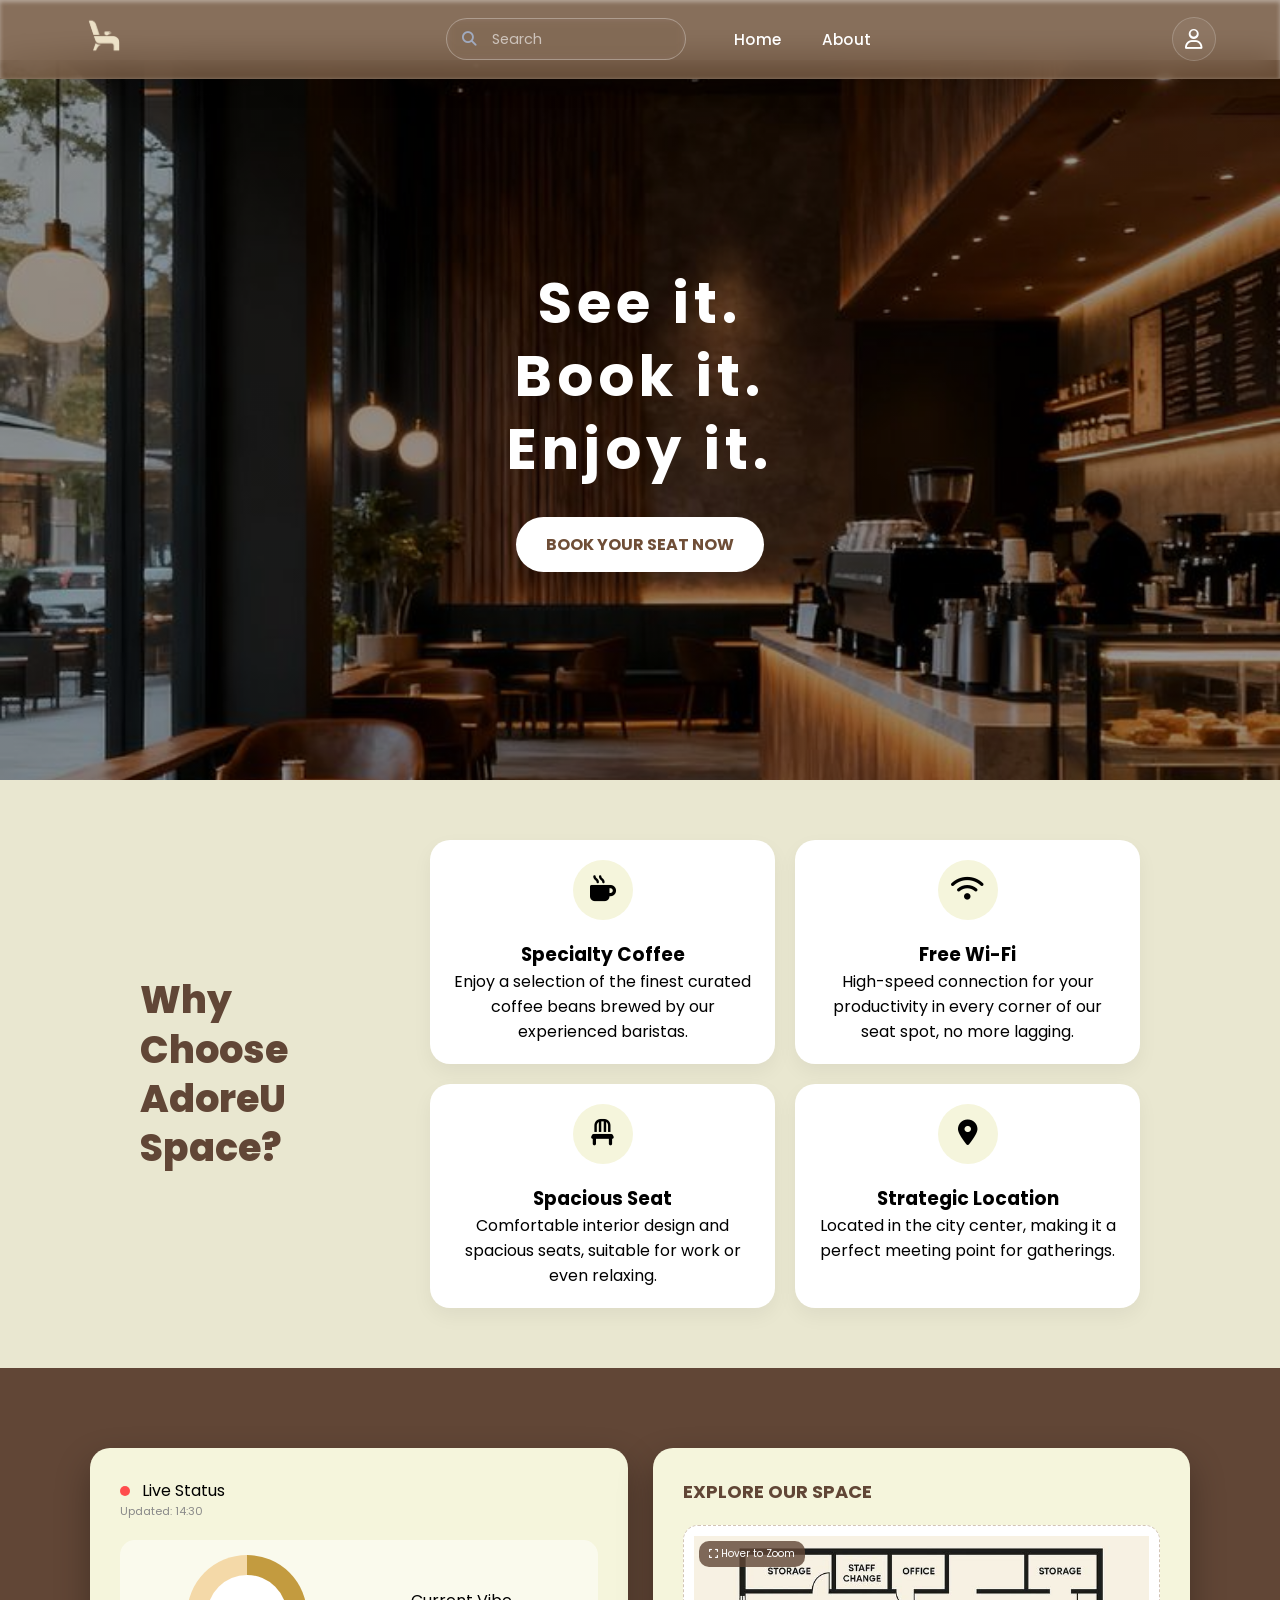
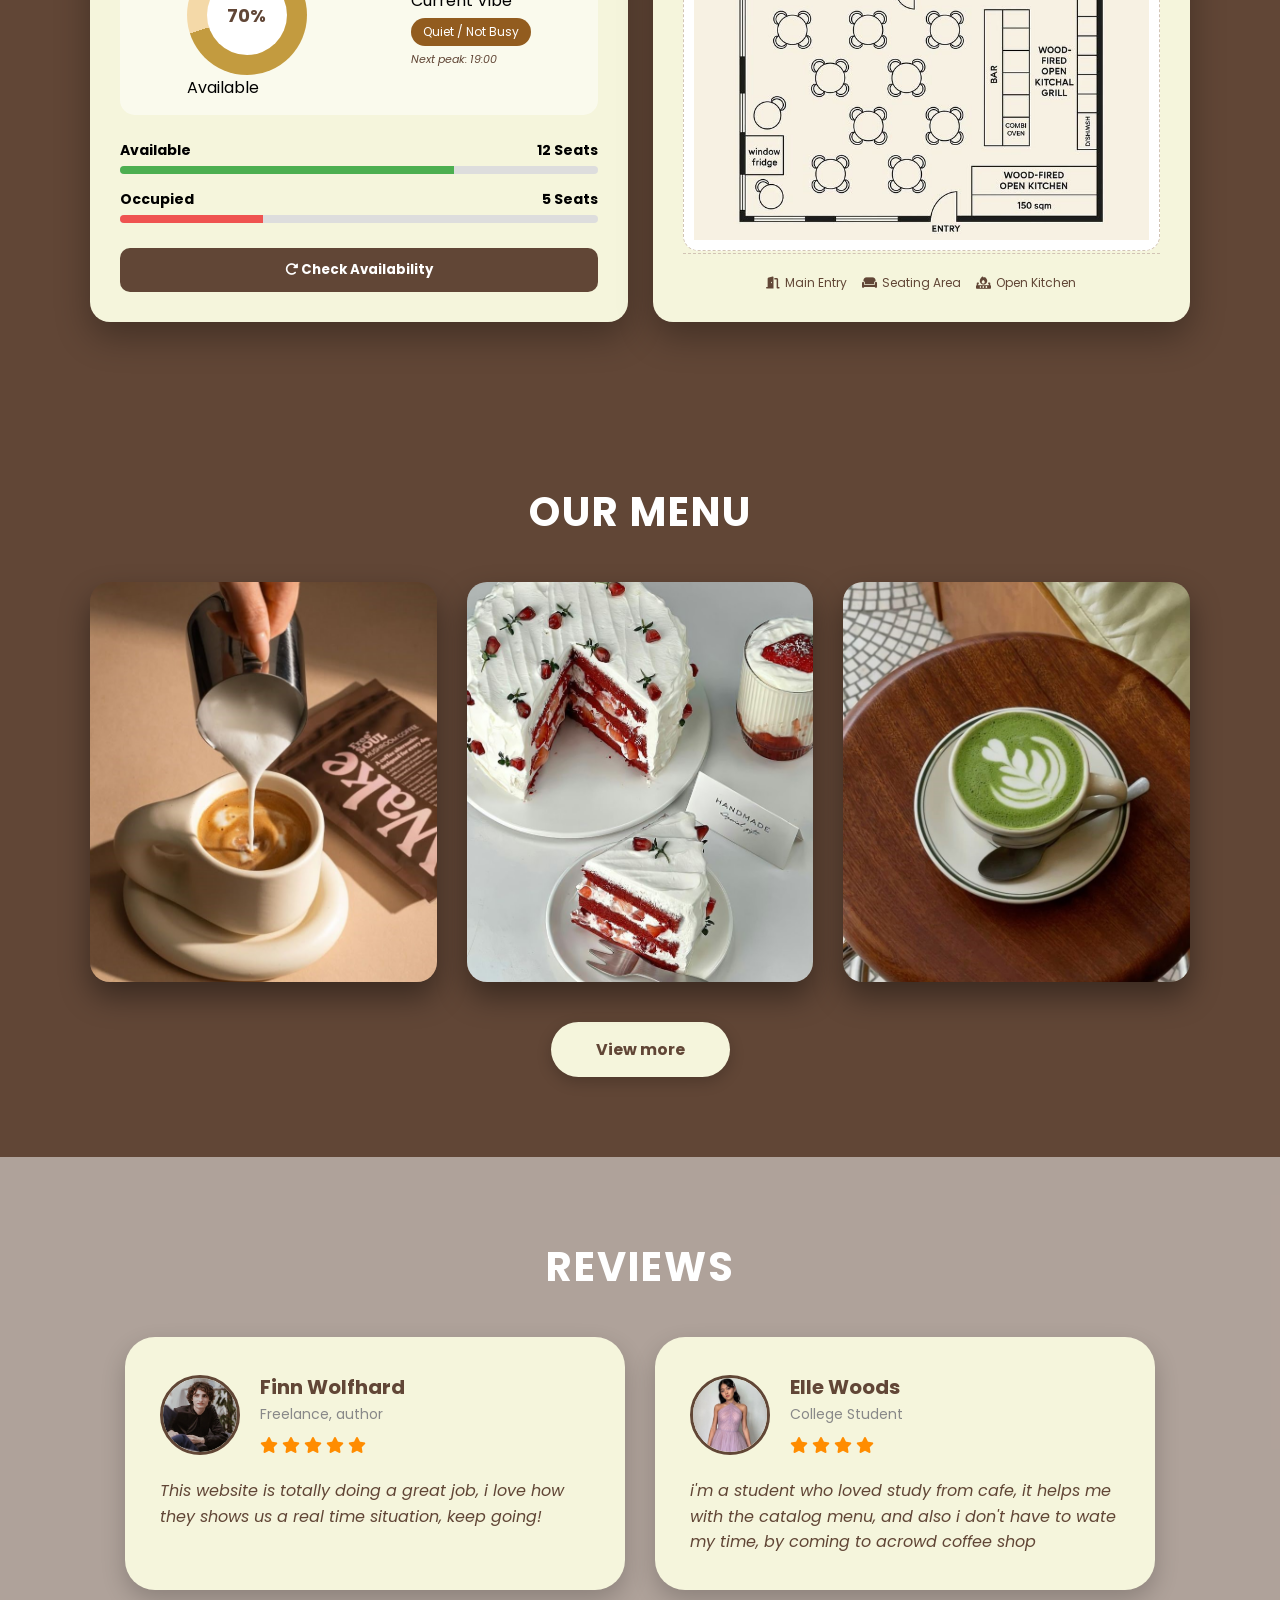
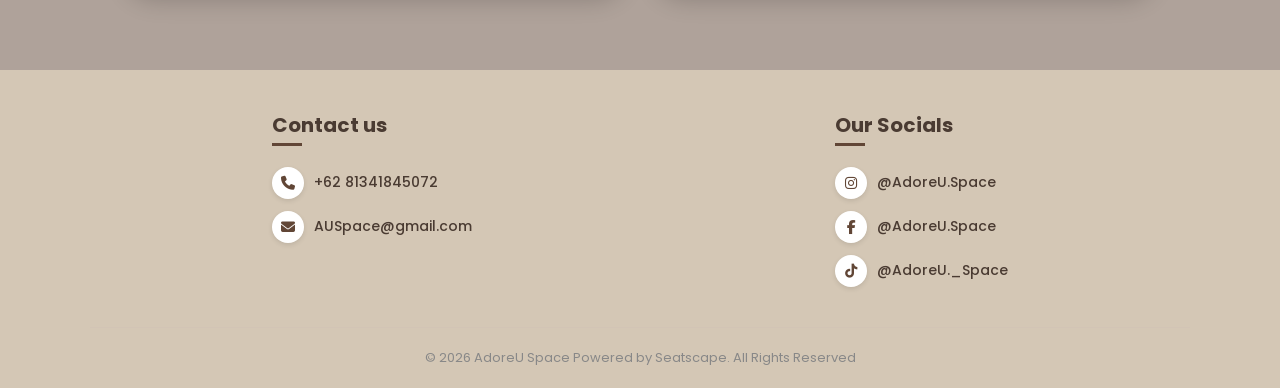
==== Landing Page/index.html @ a5154a55 "Rename indeks.html to index.html" ====
<!DOCTYPE html>
<html lang="en">
<head>
    <meta charset="UTF-8">
    <meta name="viewport" content="width=device-width, initial-scale=1.0">
    <title>Seatscape Web</title>
    <link rel="preconnect" href="https://fonts.googleapis.com">
    <link rel="preconnect" href="https://fonts.gstatic.com" crossorigin>
    <link href="https://fonts.googleapis.com/css2?family=Playfair+Display:ital,wght@0,500;0,600;0,700;1,600&family=Poppins:wght@300;400;500;600&display=swap" rel="stylesheet">
    <link rel="stylesheet" href="landingpage.css">
    <link rel="stylesheet" href="https://cdnjs.cloudflare.com/ajax/libs/font-awesome/6.5.1/css/all.min.css">
</head>
</head>
<body>

    <!-- Header / Navbar -->
    <header class="header">
        <div class="header-container">
            <!-- Logo Icon -->
            <div class="logo">
                <img src="../Images/Logo.png" class="img-class" style="height: 45px; width: auto;">
            </div>

            <!-- Search and Nav Links -->
            <div class="nav-wrapper">
                <!-- Search Bar -->
                <div class="search-bar">
                    <i class="fa-solid fa-magnifying-glass search-icon"></i>
                    <input type="text" placeholder="Search" class="search-input">
                </div>
                
                <!-- Links -->
                <nav class="nav-links">
                    <a href="../Landing Page/landingpage.html">Home</a>
                    <a href="../about/about.html">About</a>
                </nav>
            </div>

            <!-- User Icon -->
            <div class="user-icon">
                <a href="../Login Section/index_login.html">
                    <i class="fa-regular fa-user"></i>
                </a>
            </div>
        </div>
    </header>

    <!-- HERO SECTION (Gambar Utama & Judul) -->
    <section class="hero">
        <div class="hero-content">
            <h1>See it.<br>Book it.<br>Enjoy it.</h1>
            <button class="btn-primary">BOOK YOUR SEAT NOW</button>
        </div>
    </section>

<!-- WHY CHOOSE US SECTION -->
<section class="features">
    <div class="features-container">
        <div class="features-title">
            <h2>Why<br>Choose<br>AdoreU<br>Space?</h2>
        </div>
        <div class="features-grid">
            <!-- Card 1 -->
            <div class="feature-card">
                <div class="icon-wrapper">
                    <i class="fa-solid fa-mug-hot"></i>
                </div>
                <h3>Specialty Coffee</h3>
                <p>Enjoy a selection of the finest curated coffee beans brewed by our experienced baristas.</p>
            </div>
            <!-- Card 2 -->
            <div class="feature-card">
                <div class="icon-wrapper">
                    <i class="fa-solid fa-wifi"></i>
                </div>
                <h3>Free Wi-Fi</h3>
                <p>High-speed connection for your productivity in every corner of our seat spot, no more lagging.</p>
            </div>
            <!-- Card 3 -->
            <div class="feature-card">
                <div class="icon-wrapper">
                    <i class="fa-solid fa-chair"></i>
                </div>
                <h3>Spacious Seat</h3>
                <p>Comfortable interior design and spacious seats, suitable for work or even relaxing.</p>
            </div>
            <!-- Card 4 -->
            <div class="feature-card">
                <div class="icon-wrapper">
                    <i class="fa-solid fa-location-dot"></i>
                </div>
                <h3>Strategic Location</h3>
                <p>Located in the city center, making it a perfect meeting point for gatherings.</p>
            </div>
        </div>
    </div>
</section>

<!-- LIVE STATUS SECTION (Live Viewing & Floor Plan Side-by-Side) -->
<section class="live-status-section">
    <div class="status-main-container">
        
        <div class="status-column">
    <div class="live-header">
        <div class="header-main">
            <span class="pulse-icon"></span>
            <span class="status-text">Live Status</span>
        </div>
        <div class="header-sub">Updated: <span id="current-time">14:30</span></div>
    </div>

    <div class="live-body">
        <!-- Area Atas: Chart & Indikator Kesibukan -->
        <div class="main-stats">
            <div class="chart-container">
                <div class="donut-chart-std">
                    <span class="percentage">70%</span>
                </div>
                <p class="availability-label">Available</p>
            </div>
            
            <div class="busy-indicator">
                <p class="busy-title">Current Vibe</p>
                <div class="vibe-badge">Quiet / Not Busy</div>
                <div class="peak-hours-mini">Next peak: 19:00</div>
            </div>
        </div>

        <!-- Area Bawah: Tombol & Progress Bar -->
        <div class="stat-details">
            <div class="stat-item">
                <div class="stat-info">
                    <span>Available</span>
                    <span class="count">12 Seats</span>
                </div>
                <div class="progress-bar-bg"><div class="progress-fill green" style="width: 70%;"></div></div>
            </div>

            <div class="stat-item">
                <div class="stat-info">
                    <span>Occupied</span>
                    <span class="count">5 Seats</span>
                </div>
                <div class="progress-bar-bg"><div class="progress-fill red" style="width: 30%;"></div></div>
            </div>
        </div>
        
        <button class="refresh-action-btn">
            <i class="fa-solid fa-rotate-right"></i> Check Availability
        </button>
    </div>
</div>

        <!-- Kolom Kanan: Floor Plan -->
        <div class="status-column">
            <h3 class="floor-title-internal">EXPLORE OUR SPACE</h3>
            <div class="floor-wrapper-compact">
                <div class="floor-tag-small"><i class="fa-solid fa-expand"></i> Hover to Zoom</div>
                <img src="../Images/Floor-plan.jpeg" alt="Floor Plan AdoreU" class="floor-img-compact">
            </div>
            
            <!-- Legend Internal -->
            <div class="floor-legend-internal">
                <span><i class="fa-solid fa-door-open"></i> Main Entry</span>
                <span><i class="fa-solid fa-couch"></i> Seating Area</span>
                <span><i class="fa-solid fa-fire-burner"></i> Open Kitchen</span>
            </div>
        </div>

    </div>
</section>

    <!-- OUR MENU SECTION -->
    <section class="menu-section">
        <h2 class="section-title-white">Our Menu</h2>
        <div class="menu-grid-container">
            <!-- Menu 1 -->
            <div class="menu-card-img">
                <img src="../Images/Coffe menu prev.jpeg" alt="Coffee">
                <div class="menu-overlay">
                    <span>Specialty Coffee</span>
                </div>
            </div>
            <!-- Menu 2 -->
            <div class="menu-card-img">
                <img src="../Images/Strawberry Cake Prev.jpeg" alt="Cake">
                <div class="menu-overlay">
                    <span>Dessert & Pastry</span>
                </div>
            </div>
            <!-- Menu 3 -->
            <div class="menu-card-img">
                <img src="../Images/Matcha menu prev.jpeg" alt="Matcha">
                <div class="menu-overlay">
                    <span>Non Coffee Series</span>
                </div>
            </div>
        </div>
        <button class="btn-view-more">View more</button>
    </section>

    <!-- REVIEWS SECTION -->
<section class="reviews-section">
    <div class="reviews-overlay">
        <h2 class="section-title-white">Reviews</h2>
        <div class="reviews-container">
            <!-- Review 1 -->
            <div class="review-card">
                <div class="review-header">
                    <img src="../Images/finn wolfhard.jpeg" alt="Finn Wolfhard" class="reviewer-img">
                    <div class="reviewer-info">
                        <h4>Finn Wolfhard</h4>
                        <p>Freelance, author</p>
                        <div class="stars">
                            <i class="fa-solid fa-star"></i>
                            <i class="fa-solid fa-star"></i>
                            <i class="fa-solid fa-star"></i>
                            <i class="fa-solid fa-star"></i>
                            <i class="fa-solid fa-star"></i>
                        </div>
                    </div>
                </div>
                <p class="review-text">
                    This website is totally doing a great job, i love how they shows us a real time situation, keep going!
                </p>
            </div>

            <!-- Review 2 -->
            <div class="review-card">
                <div class="review-header">
                    <img src="../Images/momona tamada.jpeg" alt="Elle Woods" class="reviewer-img">
                    <div class="reviewer-info">
                        <h4>Elle Woods</h4>
                        <p>College Student</p>
                        <div class="stars">
                            <i class="fa-solid fa-star"></i>
                            <i class="fa-solid fa-star"></i>
                            <i class="fa-solid fa-star"></i>
                            <i class="fa-solid fa-star"></i>
                        </div>
                    </div>
                </div>
                <p class="review-text">
                    i'm a student who loved study from cafe, it helps me with the catalog menu, and also i don't have to wate my time, by coming to acrowd coffee shop
                </p>
            </div>
        </div>
    </div>
</section>

<!-- FOOTER SECTION -->
    <footer class="footer-main">
        <div class="footer-container">
            <!-- Kolom Contact -->
            <div class="footer-column">
                <h3 class="footer-title">Contact us</h3>
                <div class="footer-item">
                    <span class="icon-circle"><i class="fa-solid fa-phone"></i></span>
                    <p>+62 81341845072</p>
                </div>
                <a href="mailto:AUSpace@gmail.com" class="footer-link">
                    <div class="footer-item">
                        <span class="icon-circle"><i class="fa-solid fa-envelope"></i></span>
                        <p>AUSpace@gmail.com</p>
                    </div>
                </a>
            </div>

            <!-- Kolom Socials -->
            <div class="footer-column">
                <h3 class="footer-title">Our Socials</h3>
                
                <a href="https://www.instagram.com/adoreu.crafts/" target="_blank" class="footer-link">
                    <div class="footer-item">
                        <span class="icon-circle"><i class="fa-brands fa-instagram"></i></span>
                        <p>@AdoreU.Space</p>
                    </div>
                </a>

                <a href="https://facebook.com/AdoreU.Space" target="_blank" class="footer-link">
                    <div class="footer-item">
                        <span class="icon-circle"><i class="fa-brands fa-facebook-f"></i></span>
                        <p>@AdoreU.Space</p>
                    </div>
                </a>

                <a href="https://tiktok.com/@AdoreU._Space" target="_blank" class="footer-link">
                    <div class="footer-item">
                        <span class="icon-circle"><i class="fa-brands fa-tiktok"></i></span>
                        <p>@AdoreU._Space</p>
                    </div>
                </a>
            </div>
        </div>
        
        <div class="footer-bottom">
            <p>© 2026 AdoreU Space Powered by Seatscape. All Rights Reserved</p>
        </div>
    </footer>
</body>
</html>
---- Landing Page/landingpage.css ----
/* --- CSS VARIABLES (Diambil dari about.css) --- */
:root {
    --brand-brown: #73563F;
    --brand-brown-dark: #4A3525;
    --brand-gold: #B8926A; 
    --brand-beige: #E3D8C8;
    --brand-text: #3D2B1F; 
    --font-main: 'Poppins', sans-serif;
    --font-heading: 'Playfair Display', serif; 
    --white-light: rgba(255, 255, 255, 0.3);
    --white-med: rgba(255, 255, 255, 0.5);
    --shadow-inner: inset 0 2px 4px rgba(255, 255, 255, 0.4);
    --transition-smooth: all 0.5s cubic-bezier(0.165, 0.84, 0.44, 1);
    --transition-bounce: all 0.6s cubic-bezier(0.34, 1.56, 0.64, 1);
}

/* Custom scrollbar elegan */
::-webkit-scrollbar {
    width: 10px;
}
::-webkit-scrollbar-track {
    background: var(--brand-beige); 
}
::-webkit-scrollbar-thumb {
    background: var(--brand-gold); 
    border-radius: 10px;
    border: 2px solid var(--brand-beige); /* Memberi jarak/padding pada scrollbar */
}
::-webkit-scrollbar-thumb:hover {
    background: var(--brand-brown); 
}

/* --- RESET DASAR --- */
* {
    margin: 0;
    padding: 0;
    box-sizing: border-box;
    font-family: var(--font-main);
}

/* --- HEADER / NAVBAR --- */
.header {
    background-color: rgba(115, 86, 63, 0.85);
    backdrop-filter: blur(16px);
    -webkit-backdrop-filter: blur(16px);
    color: white;
    border-bottom: 1px solid rgba(255, 255, 255, 0.1);
    padding: 13px;
    position: fixed; /* Ubah ke fixed agar header melayang di atas gambar */
    width: 100%; /* Wajib 100% karena menggunakan fixed */
    left: 0;
    top: 0;
    z-index: 1000;
    box-shadow: 0 10px 30px -10px rgba(0, 0, 0, 0.2), var(--shadow-inner);
    transition: var(--transition-smooth);
}

.header-container {
    max-width: 1152px;
    margin: 0 auto;
    display: flex;
    justify-content: space-between;
    align-items: center;
}

.logo-link {
    display: flex;
    align-items: center;
}

.brand-logo {
    height: 35px;
    width: auto;
    object-fit: contain;
    transition: var(--transition-bounce);
    filter: drop-shadow(0 4px 6px rgba(0,0,0,0.15));
}

.brand-logo:hover {
    transform: scale(1.1) rotate(-3deg); 
    filter: drop-shadow(0 8px 12px rgba(0,0,0,0.25));
}

.nav-wrapper {
    display: flex;
    align-items: center;
    gap: 3rem;
}

.search-bar {
    position: relative;
}

.search-icon {
    position: absolute;
    left: 1rem;
    top: 50%;
    transform: translateY(-50%);
    color: #a0aabf;
    font-size: 0.9rem;
    transition: var(--transition-bounce);
    z-index: 2;
}

.search-input {
    padding: 0.6rem 1.2rem 0.6rem 2.8rem;
    border-radius: 50px;
    border: 1px solid rgba(255, 255, 255, 0.3);
    background-color: rgba(255, 255, 255, 0.1);
    color: white;
    font-size: 0.9rem;
    width: 15rem;
    outline: none;
    font-family: var(--font-main);
    transition: var(--transition-bounce);
    backdrop-filter: blur(4px);
}

.search-input::placeholder {
    color: rgba(255, 255, 255, 0.6);
}

.search-input:hover {
    background-color: rgba(255, 255, 255, 0.15);
}

.search-input:focus {
    border-color: var(--brand-beige);
    background-color: #ffffff;
    color: var(--brand-text);
    box-shadow: 0 0 0 5px rgba(227, 216, 200, 0.2);
    width: 23rem; 
}

.search-input:focus::placeholder {
    color: #a0aabf;
}

.search-input:focus + .search-icon {
    color: var(--brand-brown);
    transform: translateY(-50%) scale(1.1);
}

.nav-links {
    display: flex;
    gap: 2.5rem;
    font-size: 0.95rem;
    font-weight: 500;
    letter-spacing: 0.03em;
}

.nav-links a {
    color: white;
    text-decoration: none;
    position: relative;
    padding: 0.5rem 0;
}

.nav-links a::after {
    content: '';
    position: absolute;
    width: 0;
    height: 2px;
    bottom: 0;
    left: 50%;
    background: linear-gradient(90deg, transparent, var(--brand-beige), transparent);
    transition: var(--transition-smooth);
    transform: translateX(-50%);
}

.nav-links a:hover::after {
    width: 100%;
}

.nav-links a:hover {
    color: var(--brand-beige);
    text-shadow: 0 0 15px rgba(255,255,255,0.5);
}

.user-icon a {
    font-size: 1.25rem;
    display: flex;
    align-items: center;
    justify-content: center;
    width: 44px;
    height: 44px;
    border-radius: 50%;
    border: 1px solid rgba(255,255,255,0.2);
    background: rgba(255,255,255,0.05);
    color: white;
    text-decoration: none;
    transition: var(--transition-bounce);
}

.user-icon a:hover {
    color: var(--brand-brown);
    background-color: var(--brand-beige);
    border-color: var(--brand-beige);
    transform: translateY(-3px) scale(1.05);
    box-shadow: 0 10px 20px rgba(0,0,0,0.2);
}

/* --- HERO SECTION --- */
.hero {
    margin-top: 60px; /* Ruang untuk navbar */
    height: 80vh; /* 80% dari tinggi layar */
    background: linear-gradient(rgba(0, 0, 0, 0.4), rgba(0, 0, 0, 0.4)), url('../Images/bg\ landing\ page.jpeg') center/cover;
    display: flex;
    align-items: center;
    justify-content: center;
}

.hero-content {
    text-align: center;
    color: white;
}

.hero-content h1 {
    font-size: 56px;
    letter-spacing: 5px;
    line-height: 1.3;
    margin-bottom: 30px;
}

.btn-primary {
    background-color: white;
    color: #6F4E37;
    border: none;
    padding: 15px 30px;
    font-size: 16px;
    font-weight: bold;
    border-radius: 30px;
    cursor: pointer;
    transition: 0.3s;
}

.btn-primary:hover {
    background-color: #e0e0e0;
}

/* --- FEATURES SECTION --- */
.features {
    background-color: #E9E7D0; 
    padding: 60px 0; /* Padding atas-bawah dikurangi agar tidak terlalu tinggi */
    display: flex;
    justify-content: center; /* Memastikan konten tetap di tengah */
}

.features-container {
    width: 90%; /* Membatasi lebar agar tidak mentok ke pinggir layar */
    max-width: 1000px; /* Lebar maksimal agar kotak-kotak tidak melar */
    display: flex;
    gap: 40px; /* Jarak yang pas antara judul dan grid */
    align-items: center;
}

.features-title {
    flex: 0 0 250px; /* Lebar area judul dikunci */
}

.features-title h2 {
    font-size: 38px; /* Ukuran font sedikit dikecilkan agar elegan */
    color: #614636;
    line-height: 1.3; /* Memperbaiki tulisan yang berantakan/bertumpuk */
    font-weight: 800;
    margin: 0;
    text-align: left;
}

/* Grid System Responsif */
.features-grid {
    display: grid;
    grid-template-columns: repeat(2, 1fr);
    gap: 20px;
    flex: 1;
}

.feature-card {
    background: white;
    padding: 20px;
    border-radius: 20px;
    box-shadow: 0 8px 20px rgba(0,0,0,0.05);
    display: flex;
    flex-direction: column;
    align-items: center;
    text-align: center;
    min-height: 200px;
    transition: all 0.3s ease;
}

/* Efek khusus untuk kartu yang aktif/hover (seperti warna coklat di gambar kamu) */
.feature-card:hover {
    background-color: #614636;
    transform: translateY(-5px);
}

/* Icon Wrapper agar di tengah */
.icon-wrapper {
    width: 60px;
    height: 60px;
    background-color: #F5F5DC;
    border-radius: 50%;
    display: flex;
    justify-content: center; /* Icon ke tengah secara horizontal */
    align-items: center;     /* Icon ke tengah secara vertikal */
    margin-bottom: 20px;
    transition: 0.3s;
}

.icon-wrapper i {
    font-size: 26px;
    display: inline-flex;
    line-height: 1;
    transform: translate(0px, -1px); 
}

.feature-card:hover h3, 
.feature-card:hover p {
    color: #ffffff;
}

.feature-card:hover .icon-wrapper {
    background-color: rgba(255,255,255,0.2);
}

.feature-card:hover .icon-wrapper i {
    color: #ffffff;
}

/* --- MEDIA QUERIES (RESPONSIF) --- */
@media (max-width: 992px) {
    .features-container {
        flex-direction: column;
        text-align: center;
    }
    .features-title h2 br {
        display: none; /* Hilangkan baris baru pada judul di mobile agar hemat tempat */
    }
}

@media (max-width: 600px) {
    .features-grid {
        grid-template-columns: 1fr; /* 1 kolom saja di HP */
    }
}

/* --- LIVE STATUS MAIN SECTION --- */
.live-status-section {
    background-color: #614636;
    padding: 80px 20px;
    display: flex;
    justify-content: center;
}

.status-main-container {
    max-width: 1100px;
    width: 100%;
    display: flex;
    gap: 25px;
    flex-wrap: wrap; /* Agar responsif di mobile */
    align-items: stretch;
}

.status-column {
    background-color: #F5F5DC;
    padding: 30px;
    border-radius: 20px;
    flex: 1;
    min-width: 450px; /* Menjaga ukuran minimal di desktop */
    box-shadow: 0 15px 35px rgba(0,0,0,0.3);
    display: flex;
    flex-direction: column;
}

/* --- ENHANCED LIVE VIEWING --- */
.pulse-icon {
    width: 10px;
    height: 10px;
    background-color: #ff4d4d;
    border-radius: 50%;
    display: inline-block;
    margin-right: 8px;
    box-shadow: 0 0 0 rgba(255, 77, 77, 0.4);
    animation: pulse-red 2s infinite;
}

@keyframes pulse-red {
    0% { transform: scale(0.95); box-shadow: 0 0 0 0 rgba(255, 77, 77, 0.7); }
    70% { transform: scale(1); box-shadow: 0 0 0 10px rgba(255, 77, 77, 0); }
    100% { transform: scale(0.95); box-shadow: 0 0 0 0 rgba(255, 77, 77, 0); }
}

.header-sub {
    font-size: 11px;
    color: #888;
}

.live-body {
    display: flex;
    flex-direction: column;
    gap: 25px;
    margin-top: 20px;
}

.main-stats {
    display: flex;
    justify-content: space-around;
    align-items: center;
    background: rgba(255, 255, 255, 0.5);
    padding: 15px;
    border-radius: 15px;
}

.busy-indicator {
    text-align: left;
}

/* --- FIX DONUT CHART --- */
.donut-chart-std {
    width: 120px; /* Ukuran disesuaikan agar pas di container baru */
    height: 120px;
    border-radius: 50%;
    /* Gradient ini yang membentuk warna lingkarannya */
    background: conic-gradient(#c39b3f 0% 70%, #f4d9a8 70% 100%); 
    position: relative;
    display: flex;
    justify-content: center;
    align-items: center;
}

/* Lingkaran tengah agar jadi bentuk donat (lubang tengah) */
.donut-chart-std::after {
    content: "";
    width: 80px;
    height: 80px;
    background-color: #ffffff;
    border-radius: 50%;
    position: absolute;
}

/* Memastikan teks persentase muncul di atas lubang donat */
.percentage {
    position: relative;
    z-index: 10;
    font-weight: bold;
    font-size: 18px;
    color: #614636;
}
.vibe-badge {
    background: #925c1f;
    color: white;
    padding: 5px 12px;
    border-radius: 20px;
    font-size: 12px;
    margin: 5px 0;
}

.peak-hours-mini {
    font-size: 11px;
    color: #614636;
    font-style: italic;
}

.stat-details {
    display: flex;
    flex-direction: column;
    gap: 15px;
}

.stat-info {
    display: flex;
    justify-content: space-between;
    font-size: 14px;
    font-weight: bold;
    margin-bottom: 5px;
}

.progress-bar-bg {
    width: 100%;
    height: 8px;
    background: #ddd;
    border-radius: 5px;
    overflow: hidden;
}

.progress-fill {
    height: 100%;
    transition: width 1s ease-in-out;
}

.progress-fill.green { background: #4CAF50; }
.progress-fill.red { background: #EF5350; }

.refresh-action-btn {
    width: 100%;
    padding: 12px;
    border: none;
    background: #614636;
    color: white;
    border-radius: 10px;
    cursor: pointer;
    font-weight: bold;
    transition: 0.3s;
}

.refresh-action-btn:hover { background: #4a3529; }

/* --- RESPONSIVE FIX --- */
@media (max-width: 480px) {
    .main-stats {
        flex-direction: column;
        gap: 15px;
    }
    
    .status-column {
        min-width: 100%;
        padding: 20px;
    }
}

/* --- RIGHT SIDE: FLOOR PLAN --- */
.floor-title-internal {
    font-size: 18px;
    font-weight: bold;
    color: #614636;
    margin-bottom: 20px;
}

.floor-wrapper-compact {
    position: relative;
    border-radius: 15px;
    overflow: hidden;
    background: white;
    padding: 10px;
    border: 1px dashed #D2C4B5;
    cursor: zoom-in;
}

.floor-img-compact {
    width: 100%;
    height: auto;
    display: block;
    transition: transform 0.4s ease;
}

.floor-wrapper-compact:hover .floor-img-compact {
    transform: scale(1.2);
}

.floor-tag-small {
    position: absolute;
    top: 15px;
    left: 15px;
    background: rgba(97, 70, 54, 0.8);
    color: white;
    padding: 5px 10px;
    border-radius: 10px;
    font-size: 10px;
    z-index: 2;
}

.floor-legend-internal {
    margin-top: auto; /* Memastikan legend berada di paling bawah */
    display: flex;
    justify-content: center;
    gap: 15px;
    font-size: 12px;
    color: #614636;
    border-top: 1px dashed #D2C4B5;
    padding-top: 20px;
}

.floor-legend-internal span {
    display: flex;
    align-items: center;
    gap: 5px;
}

/* --- RESPONSIVE MOBILE (Layar di bawah 768px) --- */
@media (max-width: 768px) {
    .status-column {
        min-width: 100%;
    }
    
    .live-content-horizontal {
        flex-direction: column; /* Menumpuk vertikal di HP */
        gap: 30px;
    }
}

/* --- OUR MENU --- */
.menu-section {
    background-color: #614636;
    padding: 80px 20px;
    text-align: center;
    display: flex;
    flex-direction: column;
    align-items: center;
}

.section-title-white {
    color: white;
    font-size: 40px;
    margin-bottom: 40px;
    font-weight: bold;
    text-transform: uppercase;
    letter-spacing: 2px;
}
.menu-grid-container {
    max-width: 1100px;
    display: grid;
    /* Membuat grid 3 kolom yang responsif */
    grid-template-columns: repeat(3, 1fr);
    gap: 30px;
    margin-bottom: 40px;
    width: 100%;
}

.menu-card-img {
    position: relative;
    overflow: hidden; /* Penting: agar gambar yang nge-zoom tidak keluar kotak */
    border-radius: 20px;
    box-shadow: 0 15px 30px rgba(0,0,0,0.4);
    height: 400px;
    cursor: pointer;
}

.menu-card-img img {
    width: 100%;
    height: 100%;
    object-fit: cover;
    transition: transform 0.6s cubic-bezier(0.25, 1, 0.5, 1); /* Efek zoom halus */
}

/* Efek Zoom saat Hover */
.menu-card-img:hover img {
    transform: scale(1.1);
}

/* Overlay Hitam Transparan */
.menu-overlay {
    position: absolute;
    top: 0;
    left: 0;
    width: 100%;
    height: 100%;
    background: linear-gradient(to top, rgba(0,0,0,0.7), transparent);
    display: flex;
    justify-content: center;
    align-items: flex-end;
    padding-bottom: 30px;
    opacity: 0;
    transition: opacity 0.4s ease;
}

.menu-overlay span {
    color: white;
    font-size: 1.2rem;
    font-weight: bold;
    letter-spacing: 1px;
    border-bottom: 2px solid #F5F5DC;
    padding-bottom: 5px;
}

/* Memunculkan Overlay saat Hover */
.menu-card-img:hover .menu-overlay {
    opacity: 1;
}

.btn-view-more {
    background-color: #F5F5DC;
    color: #614636;
    border: none;
    padding: 15px 45px;
    border-radius: 30px;
    font-weight: bold;
    font-size: 16px;
    cursor: pointer;
    transition: all 0.3s ease;
    box-shadow: 0 5px 15px rgba(0,0,0,0.2);
}

.btn-view-more:hover {
    background-color: #e8e3cf;
    transform: scale(1.05);
    box-shadow: 0 8px 20px rgba(0,0,0,0.3);
}

/* --- REVIEWS SECTION WITH BACKGROUND --- */
.reviews-section {
    position: relative;
    background: url('image/BG review.jpg') center/cover no-repeat;
    padding: 0;
    overflow: hidden;
}

.reviews-overlay {
    background-color: rgba(97, 70, 54, 0.5); /* Warna coklat dengan transparansi 70% */
    padding: 80px 20px;
    width: 100%;
    height: 100%;
    display: flex;
    flex-direction: column;
    align-items: center;
}

.reviews-container {
    max-width: 1100px;
    display: flex;
    gap: 30px;
    justify-content: center;
    width: 100%;
}

.review-card {
    background-color: #F5F5DC;
    padding: 35px;
    border-radius: 30px; /* Lebih bulat sesuai gambar */
    flex: 1;
    max-width: 500px;
    box-shadow: 0 10px 25px rgba(0, 0, 0, 0.2);
    transition: all 0.3s ease; /* Transisi halus */
    cursor: default;
}

/* Efek Hover: Card naik sedikit dan bayangan menebal */
.review-card:hover {
    transform: translateY(-10px);
    box-shadow: 0 20px 35px rgba(0, 0, 0, 0.3);
}

.review-header {
    display: flex;
    align-items: center;
    gap: 20px;
    margin-bottom: 20px;
}

.reviewer-img {
    width: 80px;
    height: 80px;
    border-radius: 50%;
    object-fit: cover;
    border: 3px solid #614636;
}

.reviewer-info h4 {
    color: #614636;
    font-size: 20px;
    margin: 0;
}

.reviewer-info p {
    color: #888;
    font-size: 14px;
    margin: 2px 0 8px 0;
}

.stars {
    color: #FF8C00; 
    font-size: 16px;
}

.review-text {
    font-size: 16px;
    line-height: 1.6;
    color: #614636;
    font-style: italic;
}

/* --- FOOTER STYLING (VERSI RINGKAS) --- */
.footer-main {
    background-color: #D4C7B5;
    padding: 40px 0 20px 0; /* Dikurangi dari 80px */
    color: #4A3B32;
    width: 100%;
}

.footer-container {
    max-width: 1100px;
    margin: 0 auto;
    display: flex;
    justify-content: space-around;
    padding-bottom: 40px; /* Dikurangi dari 80px */
}

.footer-column {
    display: flex;
    flex-direction: column;
    gap: 12px; /* Dikurangi dari 20px agar item lebih rapat */
}

.footer-title {
    font-size: 20px; /* Dikurangi dari 24px */
    font-weight: bold;
    position: relative;
    margin-bottom: 15px; /* Dikurangi dari 20px */
    display: inline-block;
}

.footer-title::after {
    content: "";
    position: absolute;
    left: 0;
    bottom: -6px;
    width: 30px; /* Sedikit diperpendek */
    height: 3px;
    background-color: #614636;
}

.footer-item {
    display: flex;
    align-items: center;
    gap: 10px; /* Dikurangi dari 15px */
}

.icon-circle {
    background-color: white;
    width: 32px; /* Dikurangi dari 40px */
    height: 32px; /* Dikurangi dari 40px */
    border-radius: 50%;
    display: flex;
    justify-content: center;
    align-items: center;
    box-shadow: 0 2px 5px rgba(0,0,0,0.1);
}

.icon-circle i {
    font-size: 14px; /* Icon menyesuaikan lingkaran yang lebih kecil */
    color: #614636;
}

.footer-item p {
    font-size: 14px; /* Dikurangi dari 16px */
    font-weight: 500;
}

.footer-bottom {
    max-width: 1100px;
    margin: 0 auto;
    text-align: center;
    border-top: 1px solid #D2C4B5;
    padding-top: 20px; /* Dikurangi dari 30px */
    font-size: 13px; /* Sedikit lebih kecil */
    color: #888;
}

.footer-link {
    text-decoration: none;
    color: inherit;
    transition: 0.3s;
}

.footer-link:hover {
    opacity: 0.7;
}
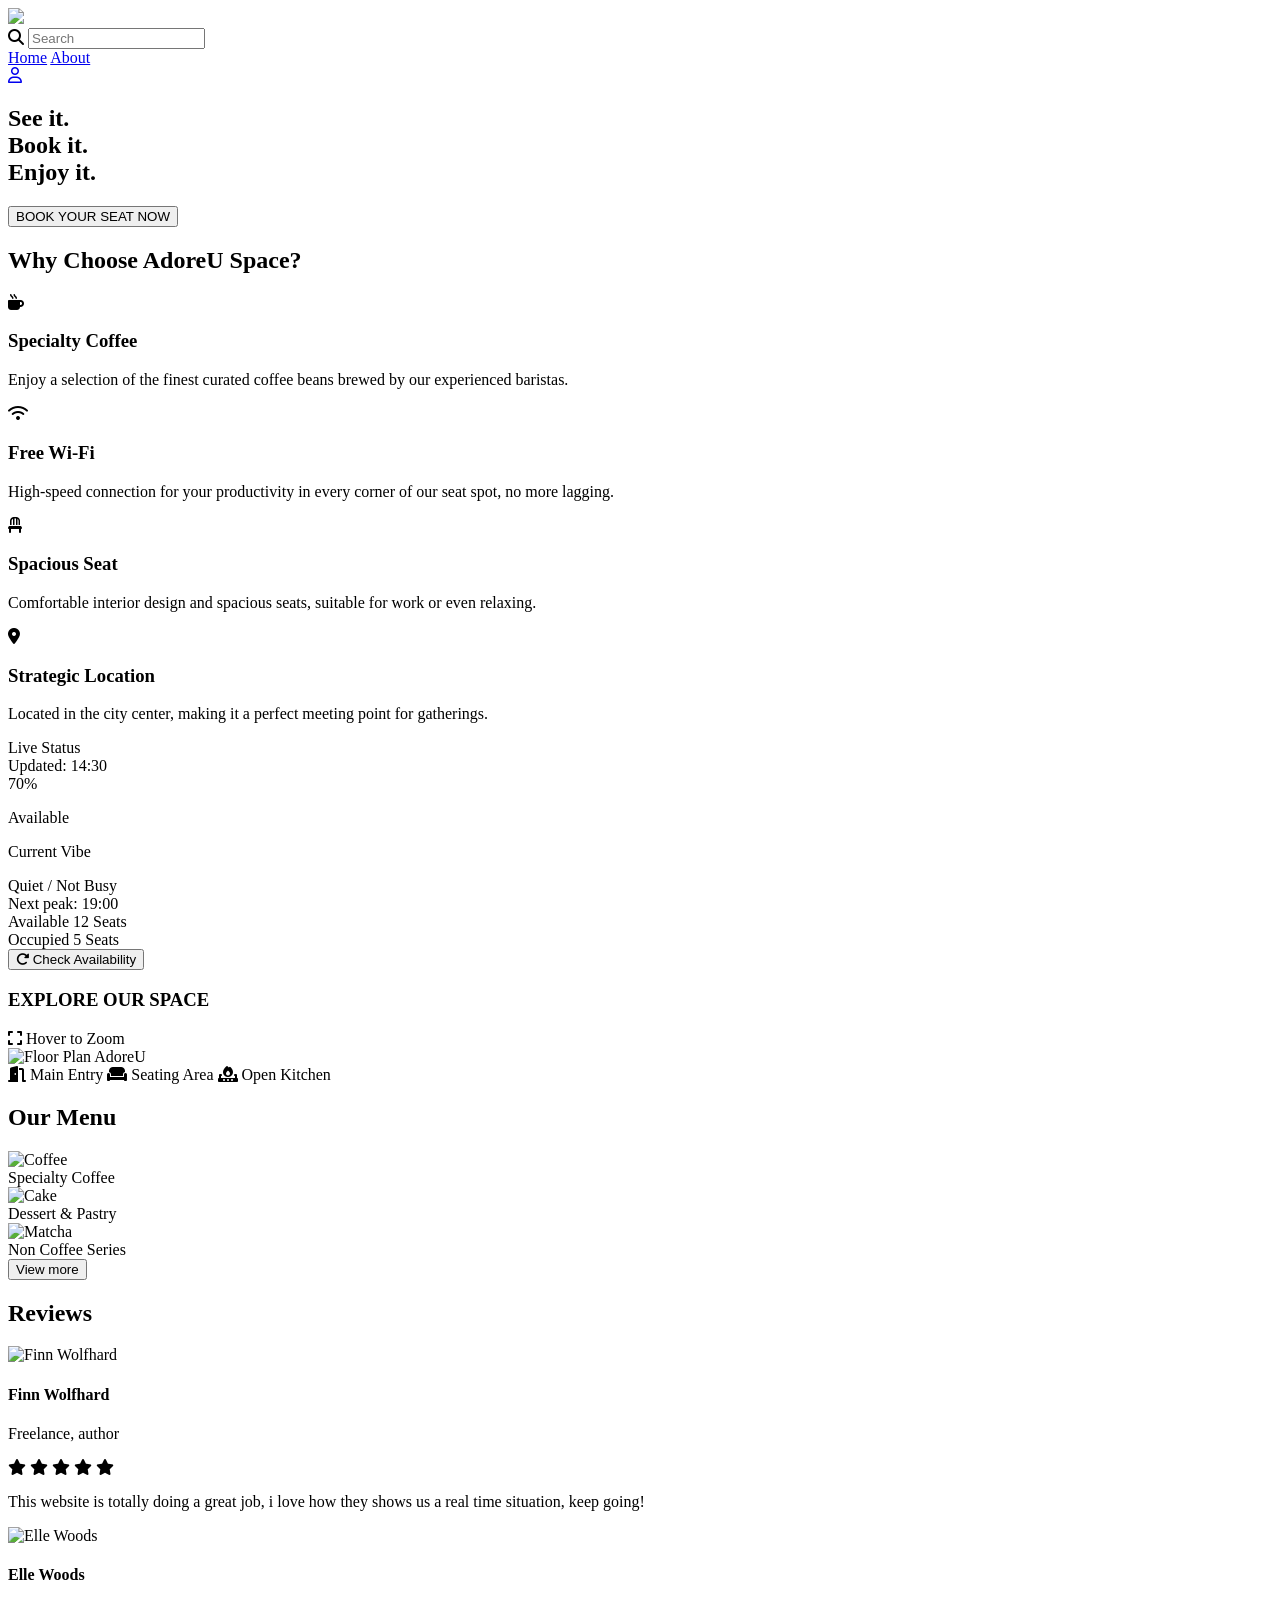
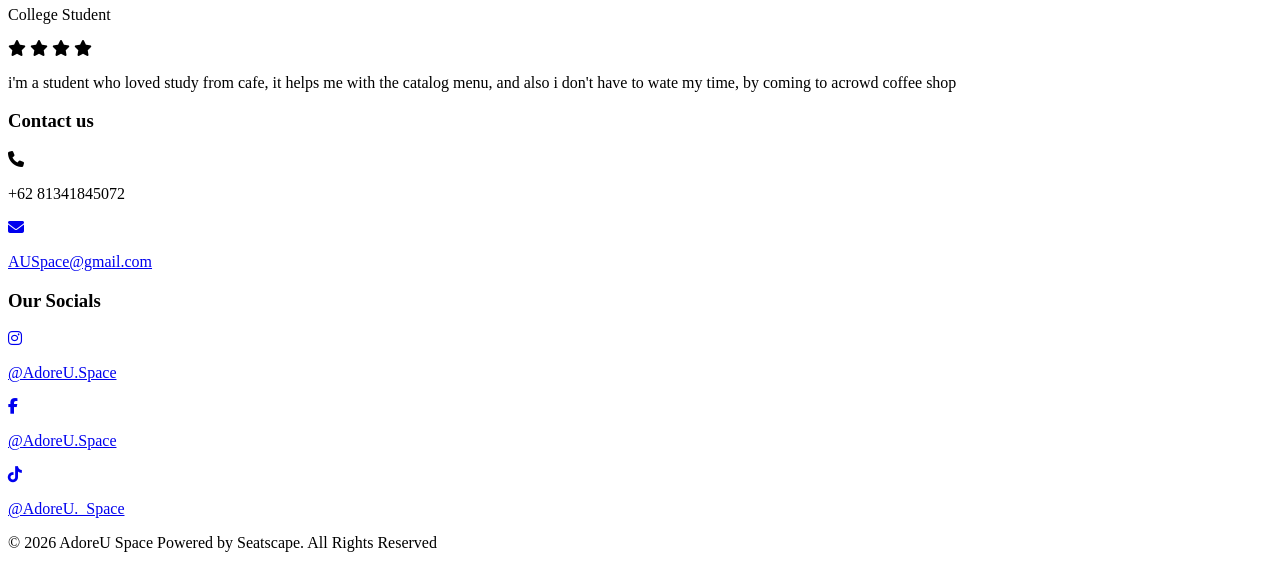
==== commit a1b1d536: "Add files via upload" ====
--- a/Landing Page/index.html
+++ b/Landing Page/index.html
@@ -1,301 +1,314 @@
-<!DOCTYPE html>
-<html lang="en">
-<head>
-    <meta charset="UTF-8">
-    <meta name="viewport" content="width=device-width, initial-scale=1.0">
-    <title>Seatscape Web</title>
-    <link rel="preconnect" href="https://fonts.googleapis.com">
-    <link rel="preconnect" href="https://fonts.gstatic.com" crossorigin>
-    <link href="https://fonts.googleapis.com/css2?family=Playfair+Display:ital,wght@0,500;0,600;0,700;1,600&family=Poppins:wght@300;400;500;600&display=swap" rel="stylesheet">
-    <link rel="stylesheet" href="landingpage.css">
-    <link rel="stylesheet" href="https://cdnjs.cloudflare.com/ajax/libs/font-awesome/6.5.1/css/all.min.css">
-</head>
-</head>
-<body>
-
-    <!-- Header / Navbar -->
-    <header class="header">
-        <div class="header-container">
-            <!-- Logo Icon -->
-            <div class="logo">
-                <img src="../Images/Logo.png" class="img-class" style="height: 45px; width: auto;">
-            </div>
-
-            <!-- Search and Nav Links -->
-            <div class="nav-wrapper">
-                <!-- Search Bar -->
-                <div class="search-bar">
-                    <i class="fa-solid fa-magnifying-glass search-icon"></i>
-                    <input type="text" placeholder="Search" class="search-input">
-                </div>
-                
-                <!-- Links -->
-                <nav class="nav-links">
-                    <a href="../Landing Page/landingpage.html">Home</a>
-                    <a href="../about/about.html">About</a>
-                </nav>
-            </div>
-
-            <!-- User Icon -->
-            <div class="user-icon">
-                <a href="../Login Section/index_login.html">
-                    <i class="fa-regular fa-user"></i>
-                </a>
-            </div>
-        </div>
-    </header>
-
-    <!-- HERO SECTION (Gambar Utama & Judul) -->
-    <section class="hero">
-        <div class="hero-content">
-            <h1>See it.<br>Book it.<br>Enjoy it.</h1>
-            <button class="btn-primary">BOOK YOUR SEAT NOW</button>
-        </div>
-    </section>
-
-<!-- WHY CHOOSE US SECTION -->
-<section class="features">
-    <div class="features-container">
-        <div class="features-title">
-            <h2>Why<br>Choose<br>AdoreU<br>Space?</h2>
-        </div>
-        <div class="features-grid">
-            <!-- Card 1 -->
-            <div class="feature-card">
-                <div class="icon-wrapper">
-                    <i class="fa-solid fa-mug-hot"></i>
-                </div>
-                <h3>Specialty Coffee</h3>
-                <p>Enjoy a selection of the finest curated coffee beans brewed by our experienced baristas.</p>
-            </div>
-            <!-- Card 2 -->
-            <div class="feature-card">
-                <div class="icon-wrapper">
-                    <i class="fa-solid fa-wifi"></i>
-                </div>
-                <h3>Free Wi-Fi</h3>
-                <p>High-speed connection for your productivity in every corner of our seat spot, no more lagging.</p>
-            </div>
-            <!-- Card 3 -->
-            <div class="feature-card">
-                <div class="icon-wrapper">
-                    <i class="fa-solid fa-chair"></i>
-                </div>
-                <h3>Spacious Seat</h3>
-                <p>Comfortable interior design and spacious seats, suitable for work or even relaxing.</p>
-            </div>
-            <!-- Card 4 -->
-            <div class="feature-card">
-                <div class="icon-wrapper">
-                    <i class="fa-solid fa-location-dot"></i>
-                </div>
-                <h3>Strategic Location</h3>
-                <p>Located in the city center, making it a perfect meeting point for gatherings.</p>
-            </div>
-        </div>
-    </div>
-</section>
-
-<!-- LIVE STATUS SECTION (Live Viewing & Floor Plan Side-by-Side) -->
-<section class="live-status-section">
-    <div class="status-main-container">
-        
-        <div class="status-column">
-    <div class="live-header">
-        <div class="header-main">
-            <span class="pulse-icon"></span>
-            <span class="status-text">Live Status</span>
-        </div>
-        <div class="header-sub">Updated: <span id="current-time">14:30</span></div>
-    </div>
-
-    <div class="live-body">
-        <!-- Area Atas: Chart & Indikator Kesibukan -->
-        <div class="main-stats">
-            <div class="chart-container">
-                <div class="donut-chart-std">
-                    <span class="percentage">70%</span>
-                </div>
-                <p class="availability-label">Available</p>
-            </div>
-            
-            <div class="busy-indicator">
-                <p class="busy-title">Current Vibe</p>
-                <div class="vibe-badge">Quiet / Not Busy</div>
-                <div class="peak-hours-mini">Next peak: 19:00</div>
-            </div>
-        </div>
-
-        <!-- Area Bawah: Tombol & Progress Bar -->
-        <div class="stat-details">
-            <div class="stat-item">
-                <div class="stat-info">
-                    <span>Available</span>
-                    <span class="count">12 Seats</span>
-                </div>
-                <div class="progress-bar-bg"><div class="progress-fill green" style="width: 70%;"></div></div>
-            </div>
-
-            <div class="stat-item">
-                <div class="stat-info">
-                    <span>Occupied</span>
-                    <span class="count">5 Seats</span>
-                </div>
-                <div class="progress-bar-bg"><div class="progress-fill red" style="width: 30%;"></div></div>
-            </div>
-        </div>
-        
-        <button class="refresh-action-btn">
-            <i class="fa-solid fa-rotate-right"></i> Check Availability
-        </button>
-    </div>
-</div>
-
-        <!-- Kolom Kanan: Floor Plan -->
-        <div class="status-column">
-            <h3 class="floor-title-internal">EXPLORE OUR SPACE</h3>
-            <div class="floor-wrapper-compact">
-                <div class="floor-tag-small"><i class="fa-solid fa-expand"></i> Hover to Zoom</div>
-                <img src="../Images/Floor-plan.jpeg" alt="Floor Plan AdoreU" class="floor-img-compact">
-            </div>
-            
-            <!-- Legend Internal -->
-            <div class="floor-legend-internal">
-                <span><i class="fa-solid fa-door-open"></i> Main Entry</span>
-                <span><i class="fa-solid fa-couch"></i> Seating Area</span>
-                <span><i class="fa-solid fa-fire-burner"></i> Open Kitchen</span>
-            </div>
-        </div>
-
-    </div>
-</section>
-
-    <!-- OUR MENU SECTION -->
-    <section class="menu-section">
-        <h2 class="section-title-white">Our Menu</h2>
-        <div class="menu-grid-container">
-            <!-- Menu 1 -->
-            <div class="menu-card-img">
-                <img src="../Images/Coffe menu prev.jpeg" alt="Coffee">
-                <div class="menu-overlay">
-                    <span>Specialty Coffee</span>
-                </div>
-            </div>
-            <!-- Menu 2 -->
-            <div class="menu-card-img">
-                <img src="../Images/Strawberry Cake Prev.jpeg" alt="Cake">
-                <div class="menu-overlay">
-                    <span>Dessert & Pastry</span>
-                </div>
-            </div>
-            <!-- Menu 3 -->
-            <div class="menu-card-img">
-                <img src="../Images/Matcha menu prev.jpeg" alt="Matcha">
-                <div class="menu-overlay">
-                    <span>Non Coffee Series</span>
-                </div>
-            </div>
-        </div>
-        <button class="btn-view-more">View more</button>
-    </section>
-
-    <!-- REVIEWS SECTION -->
-<section class="reviews-section">
-    <div class="reviews-overlay">
-        <h2 class="section-title-white">Reviews</h2>
-        <div class="reviews-container">
-            <!-- Review 1 -->
-            <div class="review-card">
-                <div class="review-header">
-                    <img src="../Images/finn wolfhard.jpeg" alt="Finn Wolfhard" class="reviewer-img">
-                    <div class="reviewer-info">
-                        <h4>Finn Wolfhard</h4>
-                        <p>Freelance, author</p>
-                        <div class="stars">
-                            <i class="fa-solid fa-star"></i>
-                            <i class="fa-solid fa-star"></i>
-                            <i class="fa-solid fa-star"></i>
-                            <i class="fa-solid fa-star"></i>
-                            <i class="fa-solid fa-star"></i>
-                        </div>
-                    </div>
-                </div>
-                <p class="review-text">
-                    This website is totally doing a great job, i love how they shows us a real time situation, keep going!
-                </p>
-            </div>
-
-            <!-- Review 2 -->
-            <div class="review-card">
-                <div class="review-header">
-                    <img src="../Images/momona tamada.jpeg" alt="Elle Woods" class="reviewer-img">
-                    <div class="reviewer-info">
-                        <h4>Elle Woods</h4>
-                        <p>College Student</p>
-                        <div class="stars">
-                            <i class="fa-solid fa-star"></i>
-                            <i class="fa-solid fa-star"></i>
-                            <i class="fa-solid fa-star"></i>
-                            <i class="fa-solid fa-star"></i>
-                        </div>
-                    </div>
-                </div>
-                <p class="review-text">
-                    i'm a student who loved study from cafe, it helps me with the catalog menu, and also i don't have to wate my time, by coming to acrowd coffee shop
-                </p>
-            </div>
-        </div>
-    </div>
-</section>
-
-<!-- FOOTER SECTION -->
-    <footer class="footer-main">
-        <div class="footer-container">
-            <!-- Kolom Contact -->
-            <div class="footer-column">
-                <h3 class="footer-title">Contact us</h3>
-                <div class="footer-item">
-                    <span class="icon-circle"><i class="fa-solid fa-phone"></i></span>
-                    <p>+62 81341845072</p>
-                </div>
-                <a href="mailto:AUSpace@gmail.com" class="footer-link">
-                    <div class="footer-item">
-                        <span class="icon-circle"><i class="fa-solid fa-envelope"></i></span>
-                        <p>AUSpace@gmail.com</p>
-                    </div>
-                </a>
-            </div>
-
-            <!-- Kolom Socials -->
-            <div class="footer-column">
-                <h3 class="footer-title">Our Socials</h3>
-                
-                <a href="https://www.instagram.com/adoreu.crafts/" target="_blank" class="footer-link">
-                    <div class="footer-item">
-                        <span class="icon-circle"><i class="fa-brands fa-instagram"></i></span>
-                        <p>@AdoreU.Space</p>
-                    </div>
-                </a>
-
-                <a href="https://facebook.com/AdoreU.Space" target="_blank" class="footer-link">
-                    <div class="footer-item">
-                        <span class="icon-circle"><i class="fa-brands fa-facebook-f"></i></span>
-                        <p>@AdoreU.Space</p>
-                    </div>
-                </a>
-
-                <a href="https://tiktok.com/@AdoreU._Space" target="_blank" class="footer-link">
-                    <div class="footer-item">
-                        <span class="icon-circle"><i class="fa-brands fa-tiktok"></i></span>
-                        <p>@AdoreU._Space</p>
-                    </div>
-                </a>
-            </div>
-        </div>
-        
-        <div class="footer-bottom">
-            <p>© 2026 AdoreU Space Powered by Seatscape. All Rights Reserved</p>
-        </div>
-    </footer>
-</body>
-</html>
+<!DOCTYPE html>
+<html lang="en">
+<head>
+    <meta charset="UTF-8">
+    <meta name="viewport" content="width=device-width, initial-scale=1.0">
+    <title>Seatscape Web</title>
+    <link rel="preconnect" href="https://fonts.googleapis.com">
+    <link rel="preconnect" href="https://fonts.gstatic.com" crossorigin>
+    <link href="https://fonts.googleapis.com/css2?family=Playfair+Display:ital,wght@0,500;0,600;0,700;1,600&family=Poppins:wght@300;400;500;600&display=swap" rel="stylesheet">
+    <link rel="stylesheet" href="../css/landingpage.css">
+    <link rel="stylesheet" href="https://cdnjs.cloudflare.com/ajax/libs/font-awesome/6.5.1/css/all.min.css">
+</head>
+</head>
+<body>
+
+    <!-- Header / Navbar -->
+    <header class="header">
+        <div class="header-container">
+            <!-- Logo Icon -->
+            <div class="logo">
+                <img src="images/Logo.png" class="img-class" style="height: 45px; width: auto;">
+            </div>
+
+            <!-- HAMBURGER (TAMBAHKAN INI) -->
+            <div class="menu-toggle" onclick="toggleMenu()">
+                <span></span>
+                <span></span>
+                <span></span>
+            </div>
+
+            <!-- Search and Nav Links -->
+            <div class="nav-wrapper">
+                <!-- Search Bar -->
+                <div class="search-bar">
+                    <i class="fa-solid fa-magnifying-glass search-icon"></i>
+                    <input type="text" placeholder="Search" class="search-input">
+                </div>
+                
+                <!-- Links -->
+                <nav class="nav-links">
+                    <a href="index.html">Home</a>
+                    <a href="about.html">About</a>
+                </nav>
+            </div>
+
+            <!-- User Icon -->
+            <div class="user-icon">
+                <a href="login.html">
+                    <i class="fa-regular fa-user"></i>
+                </a>
+            </div>
+        </div>
+    </header>
+
+    <!-- HERO SECTION (Gambar Utama & Judul) -->
+    <section class="hero">
+        <div class="hero-content">
+            <h1>See it.<br>Book it.<br>Enjoy it.</h1>
+            <button class="btn-primary">BOOK YOUR SEAT NOW</button>
+        </div>
+    </section>
+
+<!-- WHY CHOOSE US SECTION -->
+<section class="features">
+    <div class="features-container">
+        <div class="features-title">
+            <h2>Why Choose AdoreU Space?</h2>
+        </div>
+        <div class="features-grid">
+            <!-- Card 1 -->
+            <div class="feature-card">
+                <div class="icon-wrapper">
+                    <i class="fa-solid fa-mug-hot"></i>
+                </div>
+                <h3>Specialty Coffee</h3>
+                <p>Enjoy a selection of the finest curated coffee beans brewed by our experienced baristas.</p>
+            </div>
+            <!-- Card 2 -->
+            <div class="feature-card">
+                <div class="icon-wrapper">
+                    <i class="fa-solid fa-wifi"></i>
+                </div>
+                <h3>Free Wi-Fi</h3>
+                <p>High-speed connection for your productivity in every corner of our seat spot, no more lagging.</p>
+            </div>
+            <!-- Card 3 -->
+            <div class="feature-card">
+                <div class="icon-wrapper">
+                    <i class="fa-solid fa-chair"></i>
+                </div>
+                <h3>Spacious Seat</h3>
+                <p>Comfortable interior design and spacious seats, suitable for work or even relaxing.</p>
+            </div>
+            <!-- Card 4 -->
+            <div class="feature-card">
+                <div class="icon-wrapper">
+                    <i class="fa-solid fa-location-dot"></i>
+                </div>
+                <h3>Strategic Location</h3>
+                <p>Located in the city center, making it a perfect meeting point for gatherings.</p>
+            </div>
+        </div>
+    </div>
+</section>
+
+<!-- LIVE STATUS SECTION (Live Viewing & Floor Plan Side-by-Side) -->
+<section class="live-status-section">
+    <div class="status-main-container">
+        
+        <div class="status-column">
+    <div class="live-header">
+        <div class="header-main">
+            <span class="pulse-icon"></span>
+            <span class="status-text">Live Status</span>
+        </div>
+        <div class="header-sub">Updated: <span id="current-time">14:30</span></div>
+    </div>
+
+    <div class="live-body">
+        <!-- Area Atas: Chart & Indikator Kesibukan -->
+        <div class="main-stats">
+            <div class="chart-container">
+                <div class="donut-chart-std">
+                    <span class="percentage">70%</span>
+                </div>
+                <p class="availability-label">Available</p>
+            </div>
+            
+            <div class="busy-indicator">
+                <p class="busy-title">Current Vibe</p>
+                <div class="vibe-badge">Quiet / Not Busy</div>
+                <div class="peak-hours-mini">Next peak: 19:00</div>
+            </div>
+        </div>
+
+        <!-- Area Bawah: Tombol & Progress Bar -->
+        <div class="stat-details">
+            <div class="stat-item">
+                <div class="stat-info">
+                    <span>Available</span>
+                    <span class="count">12 Seats</span>
+                </div>
+                <div class="progress-bar-bg"><div class="progress-fill green" style="width: 70%;"></div></div>
+            </div>
+
+            <div class="stat-item">
+                <div class="stat-info">
+                    <span>Occupied</span>
+                    <span class="count">5 Seats</span>
+                </div>
+                <div class="progress-bar-bg"><div class="progress-fill red" style="width: 30%;"></div></div>
+            </div>
+        </div>
+        
+        <button class="refresh-action-btn">
+            <i class="fa-solid fa-rotate-right"></i> Check Availability
+        </button>
+    </div>
+</div>
+
+        <!-- Kolom Kanan: Floor Plan -->
+        <div class="status-column">
+            <h3 class="floor-title-internal">EXPLORE OUR SPACE</h3>
+            <div class="floor-wrapper-compact">
+                <div class="floor-tag-small"><i class="fa-solid fa-expand"></i> Hover to Zoom</div>
+                <img src="images/Floor-plan.jpeg" alt="Floor Plan AdoreU" class="floor-img-compact">
+            </div>
+            
+            <!-- Legend Internal -->
+            <div class="floor-legend-internal">
+                <span><i class="fa-solid fa-door-open"></i> Main Entry</span>
+                <span><i class="fa-solid fa-couch"></i> Seating Area</span>
+                <span><i class="fa-solid fa-fire-burner"></i> Open Kitchen</span>
+            </div>
+        </div>
+
+    </div>
+</section>
+
+    <!-- OUR MENU SECTION -->
+    <section class="menu-section">
+        <h2 class="section-title-white">Our Menu</h2>
+        <div class="menu-grid-container">
+            <!-- Menu 1 -->
+            <div class="menu-card-img">
+                <img src="images/Coffe menu prev.jpeg" alt="Coffee">
+                <div class="menu-overlay">
+                    <span>Specialty Coffee</span>
+                </div>
+            </div>
+            <!-- Menu 2 -->
+            <div class="menu-card-img">
+                <img src="images/Strawberry Cake Prev.jpeg" alt="Cake">
+                <div class="menu-overlay">
+                    <span>Dessert & Pastry</span>
+                </div>
+            </div>
+            <!-- Menu 3 -->
+            <div class="menu-card-img">
+                <img src="images/Matcha menu prev.jpeg" alt="Matcha">
+                <div class="menu-overlay">
+                    <span>Non Coffee Series</span>
+                </div>
+            </div>
+        </div>
+        <button class="btn-view-more">View more</button>
+    </section>
+
+    <!-- REVIEWS SECTION -->
+<section class="reviews-section">
+    <div class="reviews-overlay">
+        <h2 class="section-title-white">Reviews</h2>
+        <div class="reviews-container">
+            <!-- Review 1 -->
+            <div class="review-card">
+                <div class="review-header">
+                    <img src="images/finn wolfhard.jpeg" alt="Finn Wolfhard" class="reviewer-img">
+                    <div class="reviewer-info">
+                        <h4>Finn Wolfhard</h4>
+                        <p>Freelance, author</p>
+                        <div class="stars">
+                            <i class="fa-solid fa-star"></i>
+                            <i class="fa-solid fa-star"></i>
+                            <i class="fa-solid fa-star"></i>
+                            <i class="fa-solid fa-star"></i>
+                            <i class="fa-solid fa-star"></i>
+                        </div>
+                    </div>
+                </div>
+                <p class="review-text">
+                    This website is totally doing a great job, i love how they shows us a real time situation, keep going!
+                </p>
+            </div>
+
+            <!-- Review 2 -->
+            <div class="review-card">
+                <div class="review-header">
+                    <img src="images/momona tamada.jpeg" alt="Elle Woods" class="reviewer-img">
+                    <div class="reviewer-info">
+                        <h4>Elle Woods</h4>
+                        <p>College Student</p>
+                        <div class="stars">
+                            <i class="fa-solid fa-star"></i>
+                            <i class="fa-solid fa-star"></i>
+                            <i class="fa-solid fa-star"></i>
+                            <i class="fa-solid fa-star"></i>
+                        </div>
+                    </div>
+                </div>
+                <p class="review-text">
+                    i'm a student who loved study from cafe, it helps me with the catalog menu, and also i don't have to wate my time, by coming to acrowd coffee shop
+                </p>
+            </div>
+        </div>
+    </div>
+</section>
+
+<!-- FOOTER SECTION -->
+    <footer class="footer-main">
+        <div class="footer-container">
+            <!-- Kolom Contact -->
+            <div class="footer-column">
+                <h3 class="footer-title">Contact us</h3>
+                <div class="footer-item">
+                    <span class="icon-circle"><i class="fa-solid fa-phone"></i></span>
+                    <p>+62 81341845072</p>
+                </div>
+                <a href="mailto:AUSpace@gmail.com" class="footer-link">
+                    <div class="footer-item">
+                        <span class="icon-circle"><i class="fa-solid fa-envelope"></i></span>
+                        <p>AUSpace@gmail.com</p>
+                    </div>
+                </a>
+            </div>
+
+            <!-- Kolom Socials -->
+            <div class="footer-column">
+                <h3 class="footer-title">Our Socials</h3>
+                
+                <a href="https://www.instagram.com/adoreu.crafts/" target="_blank" class="footer-link">
+                    <div class="footer-item">
+                        <span class="icon-circle"><i class="fa-brands fa-instagram"></i></span>
+                        <p>@AdoreU.Space</p>
+                    </div>
+                </a>
+
+                <a href="https://facebook.com/AdoreU.Space" target="_blank" class="footer-link">
+                    <div class="footer-item">
+                        <span class="icon-circle"><i class="fa-brands fa-facebook-f"></i></span>
+                        <p>@AdoreU.Space</p>
+                    </div>
+                </a>
+
+                <a href="https://tiktok.com/@AdoreU._Space" target="_blank" class="footer-link">
+                    <div class="footer-item">
+                        <span class="icon-circle"><i class="fa-brands fa-tiktok"></i></span>
+                        <p>@AdoreU._Space</p>
+                    </div>
+                </a>
+            </div>
+        </div>
+        
+        <div class="footer-bottom">
+            <p>© 2026 AdoreU Space Powered by Seatscape. All Rights Reserved</p>
+        </div>
+    </footer>
+
+    <script>
+    function toggleMenu() {
+        document.querySelector('.nav-wrapper').classList.toggle('active');
+    }
+</script>
+</body>
+</html>
